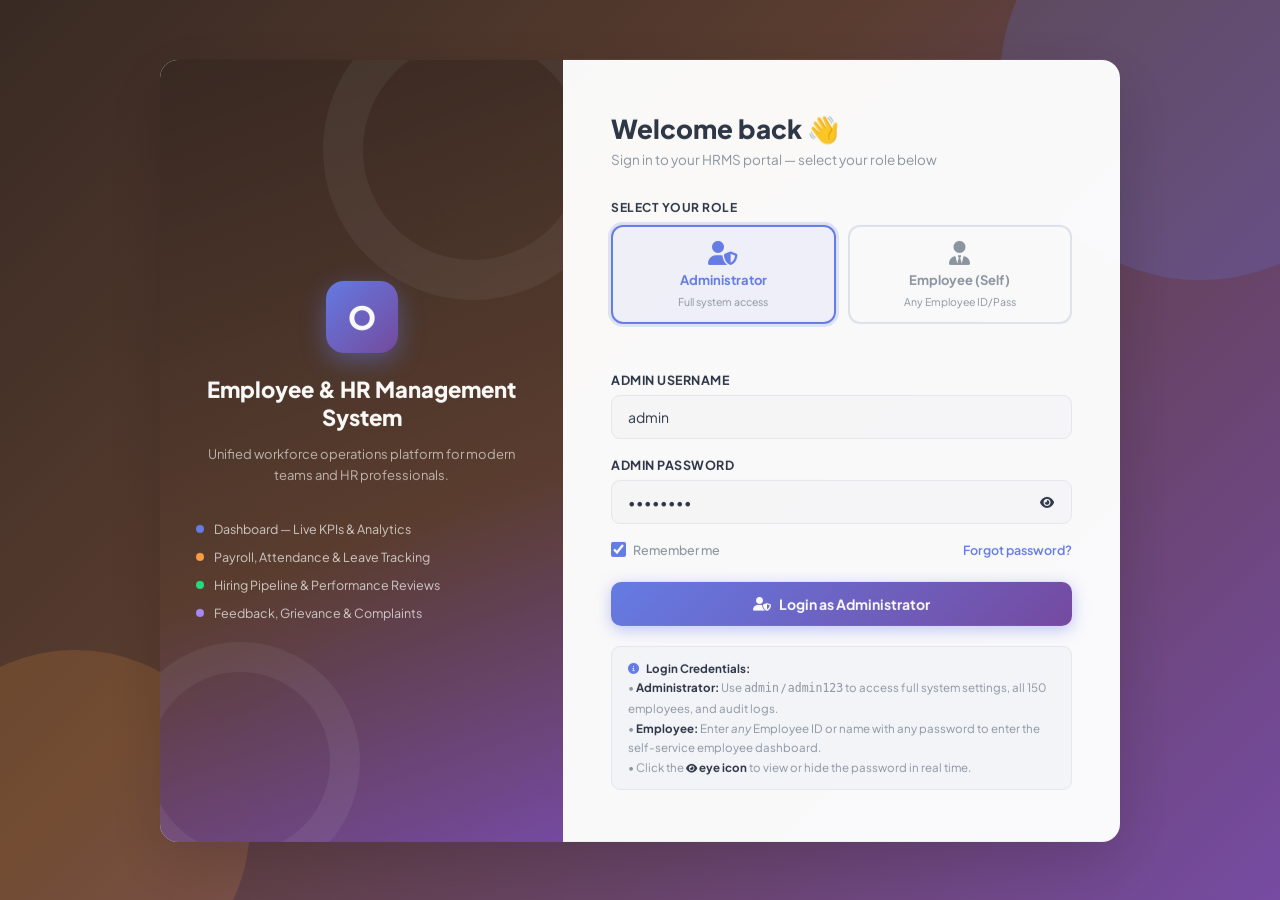
==== index.html @ 4368dff6 "[Ujjwal] added dashboard, index, login." ====
<!DOCTYPE html>
<html lang="en">
<head>
    <meta charset="UTF-8">
    <meta http-equiv="refresh" content="0; url=login.html">
    <title>Redirecting to Login...</title>
    <style>
        body {
            font-family: -apple-system, BlinkMacSystemFont, 'Segoe UI', Roboto, sans-serif;
            display: flex;
            align-items: center;
            justify-content: center;
            height: 100vh;
            margin: 0;
            background-color: #382a23;
            color: #ffffff;
        }
        .redirect-box {
            text-align: center;
        }
        .redirect-box a {
            color: #ff9f43;
            text-decoration: underline;
        }
    </style>
</head>
<body>
    <div class="redirect-box">
        <p>Redirecting to login portal...</p>
        <p><a href="login.html">Click here if not redirected automatically</a></p>
    </div>
</body>
</html>
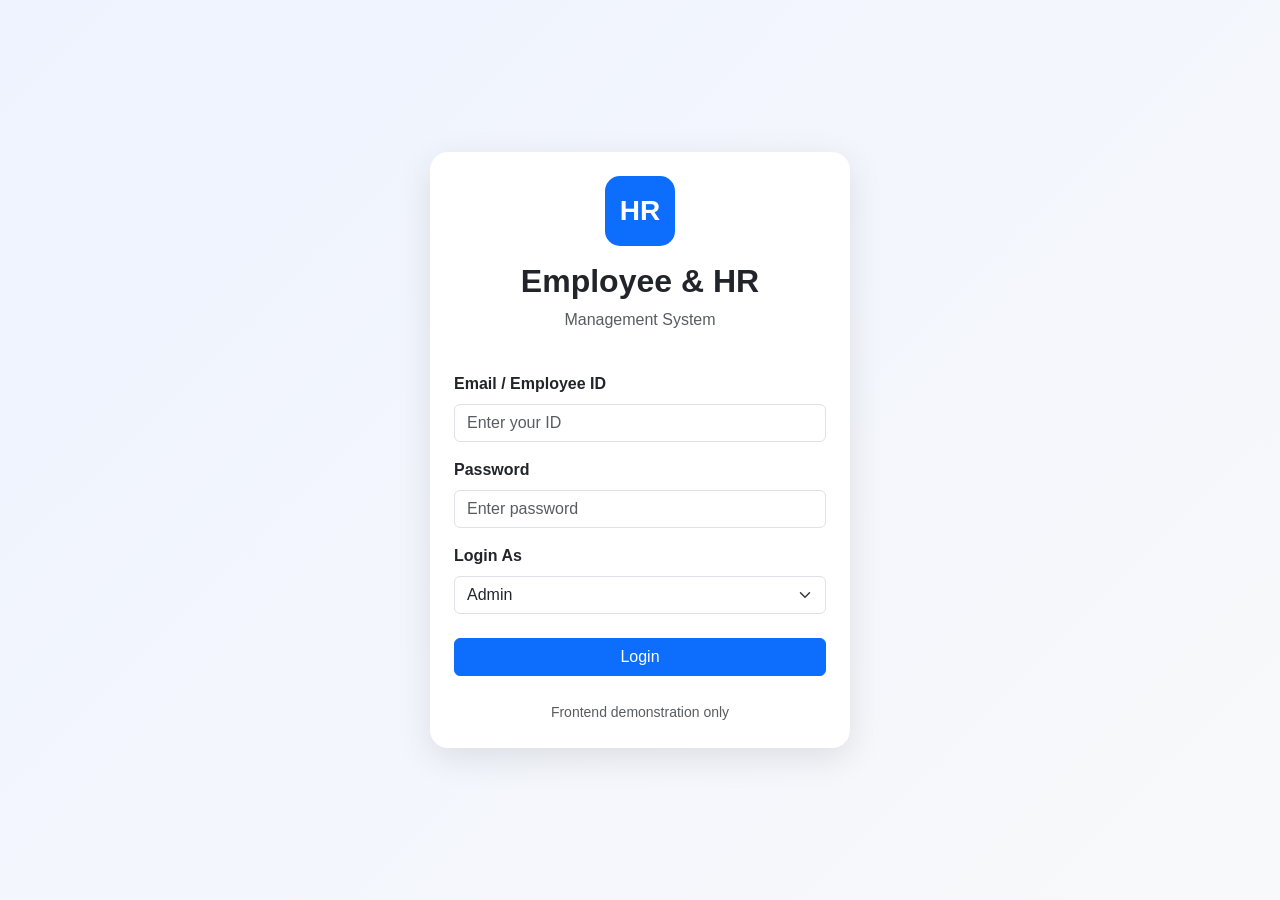
==== commit eabb61ac: "[Ujjwal] added the management project." ====
--- a/index.html
+++ b/index.html
@@ -1,33 +1,122 @@
 <!DOCTYPE html>
 <html lang="en">
+
 <head>
+
     <meta charset="UTF-8">
-    <meta http-equiv="refresh" content="0; url=login.html">
-    <title>Redirecting to Login...</title>
-    <style>
-        body {
-            font-family: -apple-system, BlinkMacSystemFont, 'Segoe UI', Roboto, sans-serif;
-            display: flex;
-            align-items: center;
-            justify-content: center;
-            height: 100vh;
-            margin: 0;
-            background-color: #382a23;
-            color: #ffffff;
-        }
-        .redirect-box {
-            text-align: center;
-        }
-        .redirect-box a {
-            color: #ff9f43;
-            text-decoration: underline;
-        }
-    </style>
+
+    <meta name="viewport"
+          content="width=device-width, initial-scale=1.0">
+
+    <title>Login - Employee & HR Management</title>
+
+    <!-- Bootstrap CSS -->
+    <link
+        href="https://cdn.jsdelivr.net/npm/bootstrap@5.3.3/dist/css/bootstrap.min.css"
+        rel="stylesheet">
+
+    <!-- Custom CSS -->
+    <link rel="stylesheet" href="css/style.css">
+
 </head>
+
 <body>
-    <div class="redirect-box">
-        <p>Redirecting to login portal...</p>
-        <p><a href="login.html">Click here if not redirected automatically</a></p>
+
+<div class="login-page d-flex align-items-center justify-content-center p-3">
+
+    <div class="card login-card p-4">
+
+        <div class="text-center mb-4">
+
+            <div class="login-logo mb-3">
+                HR
+            </div>
+
+            <h2 class="fw-bold">
+                Employee & HR
+            </h2>
+
+            <p class="text-muted">
+                Management System
+            </p>
+
+        </div>
+
+
+        <form action="admin-dashboard.html">
+
+            <div class="mb-3">
+
+                <label class="form-label">
+                    Email / Employee ID
+                </label>
+
+                <input
+                    type="text"
+                    class="form-control"
+                    placeholder="Enter your ID">
+
+            </div>
+
+
+            <div class="mb-3">
+
+                <label class="form-label">
+                    Password
+                </label>
+
+                <input
+                    type="password"
+                    class="form-control"
+                    placeholder="Enter password">
+
+            </div>
+
+
+            <div class="mb-4">
+
+                <label class="form-label">
+                    Login As
+                </label>
+
+                <select class="form-select">
+
+                    <option>Admin</option>
+
+                    <option>HR</option>
+
+                    <option>Employee</option>
+
+                </select>
+
+            </div>
+
+
+            <button
+                type="submit"
+                class="btn btn-primary w-100">
+
+                Login
+
+            </button>
+
+        </form>
+
+
+        <div class="text-center mt-4">
+
+            <small class="text-muted">
+
+                Frontend demonstration only
+
+            </small>
+
+        </div>
+
     </div>
+
+</div>
+
 </body>
-</html>
+
+</html>
--- a/css/style.css
+++ b/css/style.css
@@ -0,0 +1,289 @@
+* {
+    margin: 0;
+    padding: 0;
+    box-sizing: border-box;
+}
+
+body {
+    font-family: Arial, Helvetica, sans-serif;
+    background-color: #f5f7fb;
+    color: #212529;
+}
+
+/* =========================
+   LOGIN PAGE
+========================= */
+
+.login-page {
+    min-height: 100vh;
+    background: linear-gradient(135deg, #eef3ff, #f8f9fa);
+}
+
+.login-card {
+    width: 420px;
+    border: none;
+    border-radius: 18px;
+    box-shadow: 0 10px 35px rgba(0, 0, 0, 0.10);
+}
+
+.login-logo {
+    width: 70px;
+    height: 70px;
+    border-radius: 15px;
+    background: #0d6efd;
+    color: white;
+    display: flex;
+    align-items: center;
+    justify-content: center;
+    font-size: 28px;
+    font-weight: bold;
+    margin: auto;
+}
+
+/* =========================
+   SIDEBAR
+========================= */
+
+.sidebar {
+    min-height: 100vh;
+    background: #172033;
+    color: white;
+}
+
+.sidebar-brand {
+    padding: 22px 20px;
+    border-bottom: 1px solid #2d374a;
+}
+
+.sidebar-brand h4 {
+    margin: 0;
+    font-weight: 700;
+}
+
+.sidebar-brand small {
+    color: #9da8b8;
+}
+
+.sidebar-menu {
+    padding-top: 15px;
+}
+
+.sidebar-menu a {
+    display: block;
+    padding: 12px 20px;
+    color: #cbd3df;
+    text-decoration: none;
+    transition: 0.2s;
+}
+
+.sidebar-menu a:hover,
+.sidebar-menu a.active {
+    background: #263149;
+    color: white;
+}
+
+.sidebar-menu a i {
+    margin-right: 10px;
+}
+
+/* =========================
+   TOPBAR
+========================= */
+
+.topbar {
+    height: 70px;
+    background: white;
+    border-bottom: 1px solid #e5e7eb;
+    display: flex;
+    align-items: center;
+    justify-content: space-between;
+    padding: 0 25px;
+}
+
+.user-info {
+    display: flex;
+    align-items: center;
+    gap: 10px;
+}
+
+.avatar {
+    width: 42px;
+    height: 42px;
+    background: #e8eefc;
+    border-radius: 50%;
+    display: flex;
+    align-items: center;
+    justify-content: center;
+    font-weight: bold;
+    color: #0d6efd;
+}
+
+/* =========================
+   CONTENT
+========================= */
+
+.main-content {
+    padding: 25px;
+}
+
+.page-title {
+    font-weight: 700;
+    margin-bottom: 5px;
+}
+
+.page-subtitle {
+    color: #6c757d;
+    margin-bottom: 25px;
+}
+
+/* =========================
+   CARDS
+========================= */
+
+.dashboard-card {
+    border: none;
+    border-radius: 14px;
+    background: white;
+    padding: 22px;
+    box-shadow: 0 3px 15px rgba(0, 0, 0, 0.05);
+}
+
+.dashboard-card h6 {
+    color: #6c757d;
+}
+
+.dashboard-number {
+    font-size: 30px;
+    font-weight: bold;
+    margin-top: 5px;
+}
+
+.dashboard-icon {
+    width: 48px;
+    height: 48px;
+    border-radius: 12px;
+    background: #e9f2ff;
+    color: #0d6efd;
+    display: flex;
+    align-items: center;
+    justify-content: center;
+    font-size: 22px;
+}
+
+/* =========================
+   TABLE
+========================= */
+
+.custom-table {
+    background: white;
+    border-radius: 14px;
+    overflow: hidden;
+    box-shadow: 0 3px 15px rgba(0, 0, 0, 0.05);
+}
+
+.custom-table table {
+    margin-bottom: 0;
+}
+
+.custom-table thead {
+    background: #f0f3f8;
+}
+
+.custom-table th {
+    padding: 15px;
+    font-size: 14px;
+}
+
+.custom-table td {
+    padding: 15px;
+    vertical-align: middle;
+}
+
+/* =========================
+   PROFILE
+========================= */
+
+.profile-header {
+    background: white;
+    padding: 25px;
+    border-radius: 14px;
+    box-shadow: 0 3px 15px rgba(0, 0, 0, 0.05);
+}
+
+.profile-avatar {
+    width: 85px;
+    height: 85px;
+    border-radius: 50%;
+    background: #e8eefc;
+    color: #0d6efd;
+    display: flex;
+    justify-content: center;
+    align-items: center;
+    font-size: 28px;
+    font-weight: bold;
+}
+
+/* =========================
+   FORMS
+========================= */
+
+.form-card {
+    background: white;
+    border-radius: 14px;
+    padding: 25px;
+    box-shadow: 0 3px 15px rgba(0, 0, 0, 0.05);
+}
+
+.form-label {
+    font-weight: 600;
+}
+
+/* =========================
+   FEEDBACK
+========================= */
+
+.feedback-card {
+    background: white;
+    border-radius: 14px;
+    padding: 20px;
+    box-shadow: 0 3px 15px rgba(0, 0, 0, 0.05);
+}
+
+.rating {
+    color: #f59f00;
+    font-size: 20px;
+}
+
+/* =========================
+   COMPLAINT
+========================= */
+
+.complaint-card {
+    background: white;
+    border-radius: 14px;
+    padding: 20px;
+    box-shadow: 0 3px 15px rgba(0, 0, 0, 0.05);
+}
+
+/* =========================
+   MOBILE
+========================= */
+
+@media (max-width: 768px) {
+
+    .sidebar {
+        min-height: auto;
+    }
+
+    .topbar {
+        padding: 0 15px;
+    }
+
+    .main-content {
+        padding: 15px;
+    }
+
+    .login-card {
+        width: 100%;
+    }
+}
